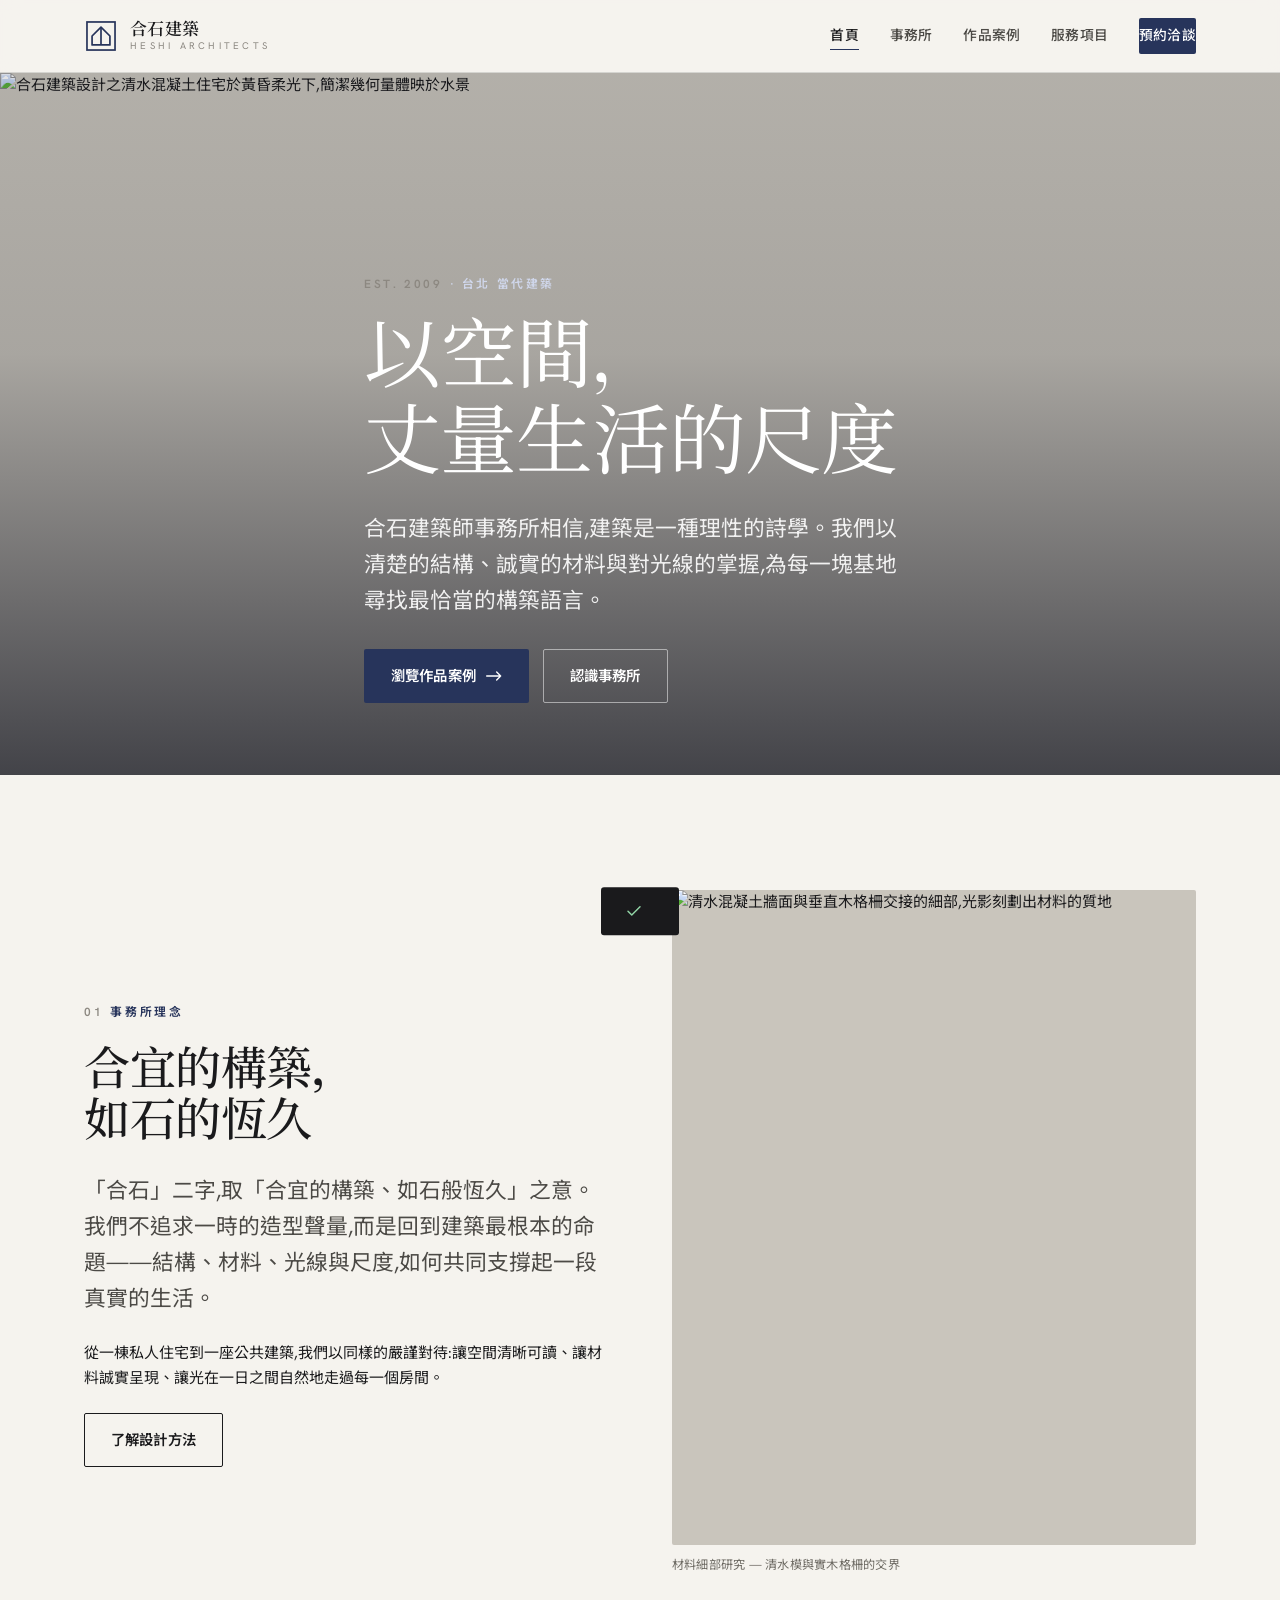
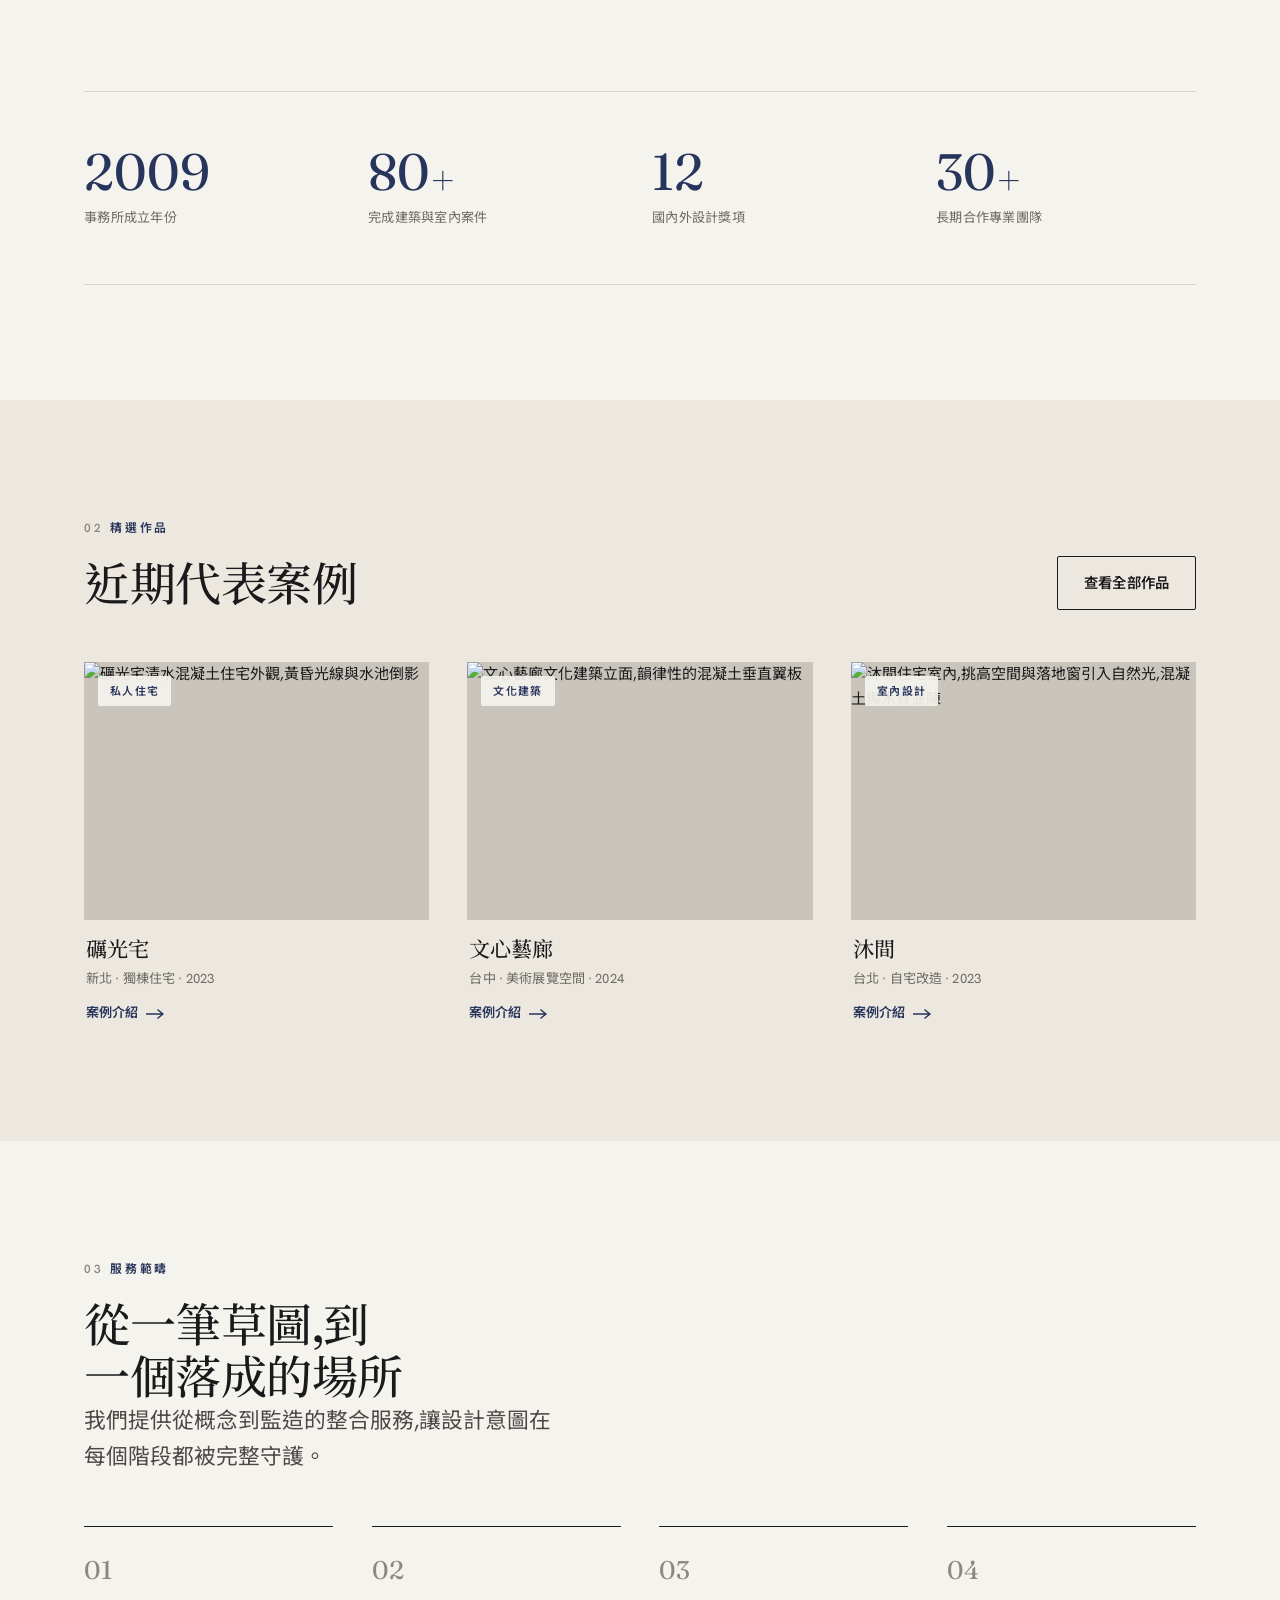
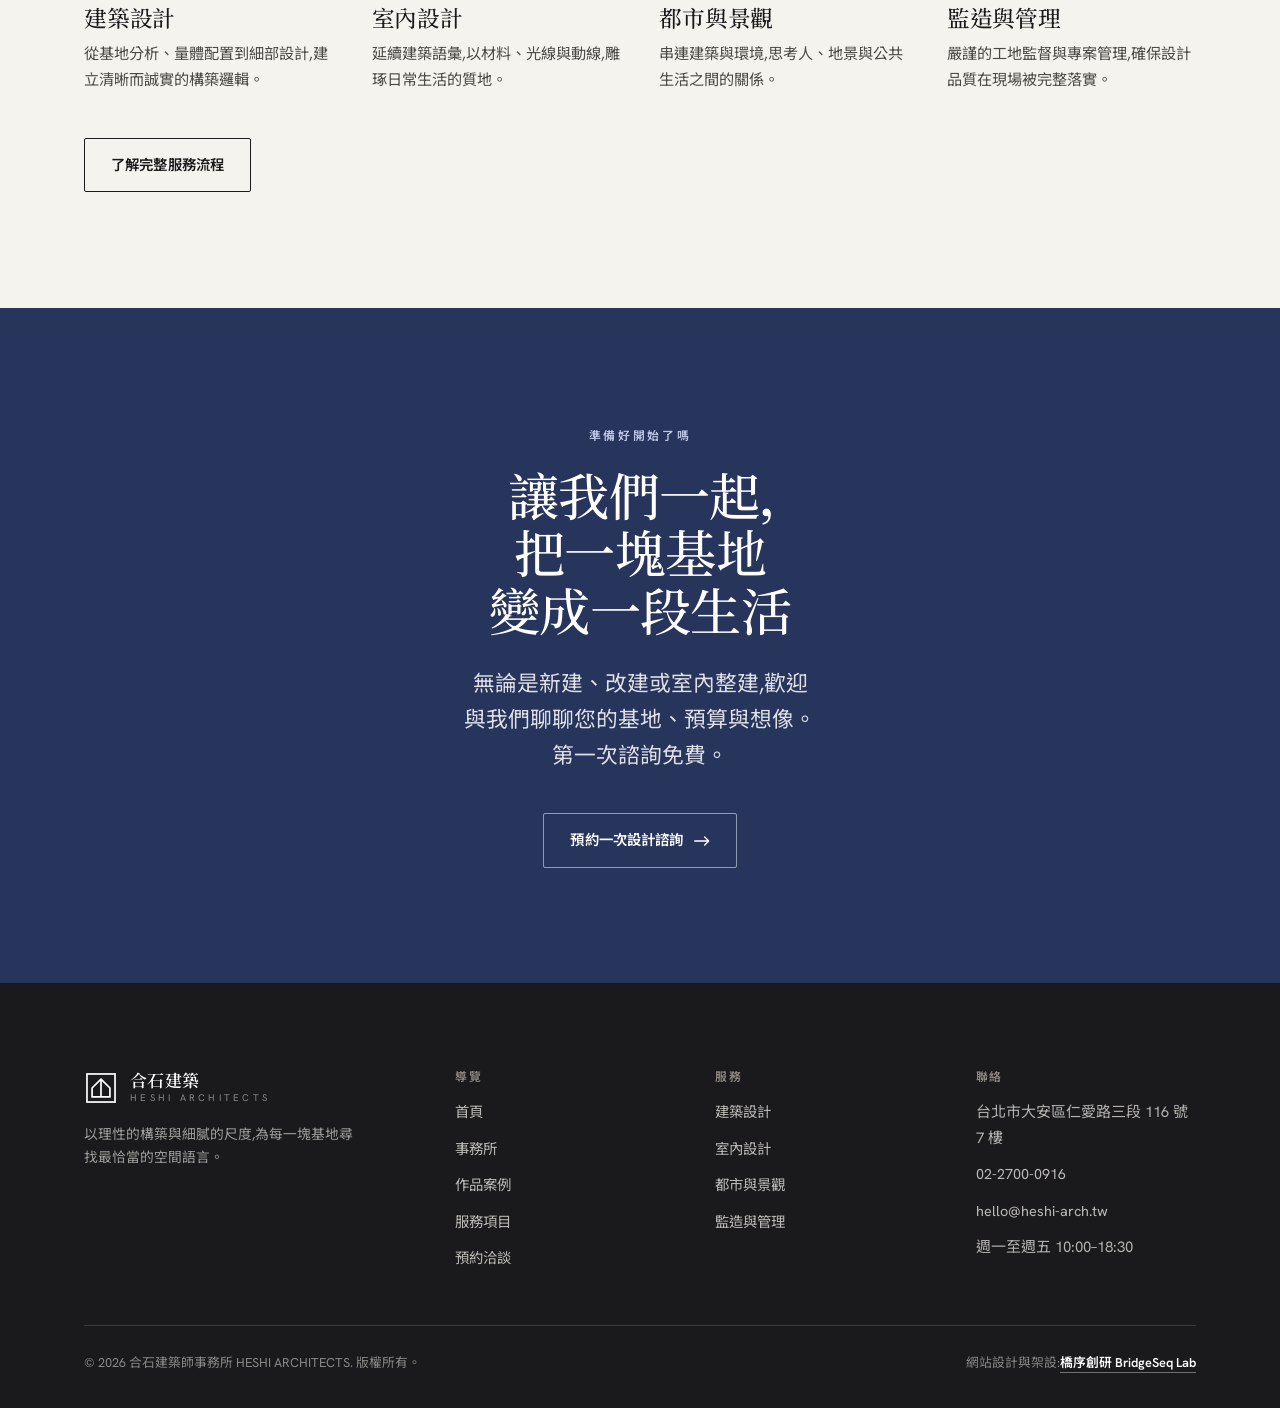
==== index.html @ 10c7c865 "feat: 合石建築師事務所 HESHI ARCHITECTS preview site (5 pages + 404, full SEO)" ====
<!DOCTYPE html>
<html lang="zh-Hant">
<head>
<meta charset="UTF-8">
<meta name="viewport" content="width=device-width, initial-scale=1">
<title>合石建築師事務所 HESHI ARCHITECTS｜台北當代建築與空間設計</title>
<meta name="description" content="合石建築師事務所是位於台北的當代建築設計團隊,專注於住宅、室內、文化與公共空間。以理性的構築、誠實的材料與對光線尺度的細膩掌握,打造恆久而宜居的建築。">
<meta name="keywords" content="建築師事務所,台北建築設計,當代建築,住宅設計,室內設計,清水模建築,合石建築,HESHI Architects,空間設計,監造">
<link rel="canonical" href="https://izzo24.github.io/heshi-architects/index.html">
<meta name="robots" content="index,follow">
<meta name="theme-color" content="#27345B">
<meta property="og:type" content="website">
<meta property="og:site_name" content="合石建築師事務所 HESHI ARCHITECTS">
<meta property="og:locale" content="zh_TW">
<meta property="og:title" content="合石建築師事務所 HESHI ARCHITECTS｜台北當代建築與空間設計">
<meta property="og:description" content="以理性的構築、誠實的材料與對光線尺度的細膩掌握,打造恆久而宜居的建築。台北當代建築設計團隊。">
<meta property="og:url" content="https://izzo24.github.io/heshi-architects/index.html">
<meta property="og:image" content="https://izzo24.github.io/heshi-architects/images/hero.webp">
<meta name="twitter:card" content="summary_large_image">
<meta name="twitter:title" content="合石建築師事務所 HESHI ARCHITECTS">
<meta name="twitter:description" content="台北當代建築與空間設計。以理性構築,回應每一塊基地與每一段生活。">
<meta name="twitter:image" content="https://izzo24.github.io/heshi-architects/images/hero.webp">
<link rel="icon" href="./assets/favicon.svg" type="image/svg+xml">
<link rel="preconnect" href="https://fonts.googleapis.com">
<link rel="preconnect" href="https://fonts.gstatic.com" crossorigin>
<link href="https://fonts.googleapis.com/css2?family=Fraunces:opsz,wght@9..144,400;9..144,500;9..144,600&family=Hanken+Grotesk:wght@400;500;600;700&family=Noto+Sans+TC:wght@400;500;700&family=Noto+Serif+TC:wght@500;600&display=swap" rel="stylesheet">
<link rel="stylesheet" href="./assets/styles.css?v=1">
<script type="application/ld+json">
{"@context":"https://schema.org","@graph":[
{"@type":"Organization","@id":"https://izzo24.github.io/heshi-architects/#org","name":"合石建築師事務所","alternateName":"HESHI ARCHITECTS","url":"https://izzo24.github.io/heshi-architects/","logo":"https://izzo24.github.io/heshi-architects/assets/favicon.svg","foundingDate":"2009","description":"位於台北的當代建築師事務所,專注於住宅、室內、文化與公共空間設計。","areaServed":"TW","slogan":"以空間,丈量生活的尺度"},
{"@type":"ProfessionalService","@id":"https://izzo24.github.io/heshi-architects/#service","name":"合石建築師事務所","image":"https://izzo24.github.io/heshi-architects/images/hero.webp","priceRange":"$$$","telephone":"+886-2-2700-0916","address":{"@type":"PostalAddress","streetAddress":"大安區仁愛路三段 116 號 7 樓","addressLocality":"台北市","addressRegion":"台灣","postalCode":"106","addressCountry":"TW"},"url":"https://izzo24.github.io/heshi-architects/"},
{"@type":"WebSite","@id":"https://izzo24.github.io/heshi-architects/#web","url":"https://izzo24.github.io/heshi-architects/","name":"合石建築師事務所 HESHI ARCHITECTS","inLanguage":"zh-Hant","publisher":{"@id":"https://izzo24.github.io/heshi-architects/#org"}},
{"@type":"WebPage","@id":"https://izzo24.github.io/heshi-architects/index.html","url":"https://izzo24.github.io/heshi-architects/index.html","name":"首頁","isPartOf":{"@id":"https://izzo24.github.io/heshi-architects/#web"}}
]}
</script>
</head>
<body>
<a class="skip" href="#main">跳至主要內容</a>

<header class="site-head">
  <div class="wrap nav">
    <a class="brand" href="./index.html" aria-label="合石建築師事務所 首頁">
      <svg class="logo" style="color:var(--indigo)" viewBox="0 0 40 40" fill="none" stroke="currentColor" aria-hidden="true"><rect x="3.5" y="3.5" width="33" height="33" stroke-width="2"/><path d="M20 9.5 30.5 20 30.5 30.5 9.5 30.5 9.5 20Z" stroke-width="2" stroke-linejoin="round"/><path d="M20 9.5V30.5" stroke-width="2"/></svg>
      <span class="wm"><b>合石建築</b><span>HESHI ARCHITECTS</span></span>
    </a>
    <nav aria-label="主選單">
      <ul class="nav-links">
        <li><a href="./index.html" aria-current="page">首頁</a></li>
        <li><a href="./about.html">事務所</a></li>
        <li><a href="./projects.html">作品案例</a></li>
        <li><a href="./services.html">服務項目</a></li>
        <li><a href="./contact.html" class="nav-cta desk">預約洽談</a></li>
      </ul>
    </nav>
    <button class="burger" aria-label="開啟選單" aria-expanded="false" aria-controls="drawer"><span></span></button>
  </div>
</header>

<nav class="drawer" id="drawer" aria-label="行動選單">
  <a href="./index.html">首頁 <span class="ix">01</span></a>
  <a href="./about.html">事務所 <span class="ix">02</span></a>
  <a href="./projects.html">作品案例 <span class="ix">03</span></a>
  <a href="./services.html">服務項目 <span class="ix">04</span></a>
  <a href="./contact.html">預約洽談 <span class="ix">05</span></a>
  <div class="draw-foot">合石建築師事務所 · 台北市大安區</div>
</nav>

<main id="main">

  <!-- HERO -->
  <section class="hero" aria-label="首頁主視覺">
    <div class="hero-media">
      <img src="./images/hero.webp" alt="合石建築設計之清水混凝土住宅於黃昏柔光下,簡潔幾何量體映於水景" width="1600" height="900" fetchpriority="high">
      <div class="wrap hero-inner">
        <span class="eyebrow"><span class="num">EST. 2009</span> · 台北 當代建築</span>
        <h1>以空間,<br>丈量生活的尺度</h1>
        <p class="lead">合石建築師事務所相信,建築是一種理性的詩學。我們以清楚的結構、誠實的材料與對光線的掌握,為每一塊基地尋找最恰當的構築語言。</p>
        <div class="hero-cta">
          <a class="btn btn-primary" href="./projects.html">瀏覽作品案例
            <svg viewBox="0 0 24 14" fill="none" stroke="currentColor" stroke-width="2"><path d="M1 7h21M16 1l6 6-6 6" stroke-linecap="round" stroke-linejoin="round"/></svg></a>
          <a class="btn btn-light" href="./about.html">認識事務所</a>
        </div>
      </div>
    </div>
  </section>

  <!-- INTRO -->
  <section class="section">
    <div class="wrap split">
      <div class="reveal">
        <span class="eyebrow"><span class="num">01</span> 事務所理念</span>
        <h2 style="font-size:clamp(1.9rem,3.6vw,2.9rem);margin:.4em 0 .6em;">合宜的構築,<br>如石的恆久</h2>
        <p class="lead">「合石」二字,取「合宜的構築、如石般恆久」之意。我們不追求一時的造型聲量,而是回到建築最根本的命題——結構、材料、光線與尺度,如何共同支撐起一段真實的生活。</p>
        <p>從一棟私人住宅到一座公共建築,我們以同樣的嚴謹對待:讓空間清晰可讀、讓材料誠實呈現、讓光在一日之間自然地走過每一個房間。</p>
        <p style="margin-top:1.4em;"><a class="btn btn-ghost" href="./about.html">了解設計方法</a></p>
      </div>
      <div class="reveal">
        <figure class="figure tall" style="margin:0">
          <img src="./images/detail.webp" alt="清水混凝土牆面與垂直木格柵交接的細部,光影刻劃出材料的質地" width="900" height="1125" loading="lazy">
        </figure>
        <p class="cap">材料細部研究 — 清水模與實木格柵的交界</p>
      </div>
    </div>
  </section>

  <!-- STATS -->
  <section class="section" style="padding-top:0">
    <div class="wrap">
      <div class="stats reveal">
        <div class="stat"><div class="n">2009</div><div class="l">事務所成立年份</div></div>
        <div class="stat"><div class="n">80<span style="font-size:.5em">＋</span></div><div class="l">完成建築與室內案件</div></div>
        <div class="stat"><div class="n">12</div><div class="l">國內外設計獎項</div></div>
        <div class="stat"><div class="n">30<span style="font-size:.5em">＋</span></div><div class="l">長期合作專業團隊</div></div>
      </div>
    </div>
  </section>

  <!-- FEATURED PROJECTS -->
  <section class="section panel">
    <div class="wrap">
      <div style="display:flex;justify-content:space-between;align-items:flex-end;gap:24px;flex-wrap:wrap;margin-bottom:clamp(30px,4vw,52px)" class="reveal">
        <div>
          <span class="eyebrow"><span class="num">02</span> 精選作品</span>
          <h2 style="font-size:clamp(1.9rem,3.6vw,2.9rem);margin-top:.4em;">近期代表案例</h2>
        </div>
        <a class="btn btn-ghost" href="./projects.html">查看全部作品</a>
      </div>
      <div class="grid g-3">
        <a class="proj reveal" href="./projects.html">
          <div class="ph"><img src="./images/hero.webp" alt="礪光宅清水混凝土住宅外觀,黃昏光線與水池倒影" width="800" height="600" loading="lazy"><span class="cat">私人住宅</span></div>
          <div class="pm"><h3>礪光宅</h3><div class="meta">新北 · 獨棟住宅 · 2023</div>
            <span class="arrow">案例介紹 <svg viewBox="0 0 18 10" fill="none" stroke="currentColor" stroke-width="1.6"><path d="M0 5h16M12 1l5 4-5 4" stroke-linecap="round" stroke-linejoin="round"/></svg></span></div>
        </a>
        <a class="proj reveal" href="./projects.html">
          <div class="ph"><img src="./images/project.webp" alt="文心藝廊文化建築立面,韻律性的混凝土垂直翼板" width="800" height="600" loading="lazy"><span class="cat">文化建築</span></div>
          <div class="pm"><h3>文心藝廊</h3><div class="meta">台中 · 美術展覽空間 · 2024</div>
            <span class="arrow">案例介紹 <svg viewBox="0 0 18 10" fill="none" stroke="currentColor" stroke-width="1.6"><path d="M0 5h16M12 1l5 4-5 4" stroke-linecap="round" stroke-linejoin="round"/></svg></span></div>
        </a>
        <a class="proj reveal" href="./projects.html">
          <div class="ph"><img src="./images/interior.webp" alt="沐間住宅室內,挑高空間與落地窗引入自然光,混凝土與木質並陳" width="800" height="600" loading="lazy"><span class="cat">室內設計</span></div>
          <div class="pm"><h3>沐間</h3><div class="meta">台北 · 自宅改造 · 2023</div>
            <span class="arrow">案例介紹 <svg viewBox="0 0 18 10" fill="none" stroke="currentColor" stroke-width="1.6"><path d="M0 5h16M12 1l5 4-5 4" stroke-linecap="round" stroke-linejoin="round"/></svg></span></div>
        </a>
      </div>
    </div>
  </section>

  <!-- SERVICES PREVIEW -->
  <section class="section">
    <div class="wrap">
      <div class="reveal" style="max-width:60ch;margin-bottom:clamp(34px,4vw,56px)">
        <span class="eyebrow"><span class="num">03</span> 服務範疇</span>
        <h2 style="font-size:clamp(1.9rem,3.6vw,2.9rem);margin-top:.4em;">從一筆草圖,到一個落成的場所</h2>
        <p class="lead">我們提供從概念到監造的整合服務,讓設計意圖在每個階段都被完整守護。</p>
      </div>
      <div class="grid g-4">
        <div class="feat reveal"><span class="fn">01</span><h3>建築設計</h3><p>從基地分析、量體配置到細部設計,建立清晰而誠實的構築邏輯。</p></div>
        <div class="feat reveal"><span class="fn">02</span><h3>室內設計</h3><p>延續建築語彙,以材料、光線與動線,雕琢日常生活的質地。</p></div>
        <div class="feat reveal"><span class="fn">03</span><h3>都市與景觀</h3><p>串連建築與環境,思考人、地景與公共生活之間的關係。</p></div>
        <div class="feat reveal"><span class="fn">04</span><h3>監造與管理</h3><p>嚴謹的工地監督與專案管理,確保設計品質在現場被完整落實。</p></div>
      </div>
      <p style="margin-top:clamp(28px,3.5vw,44px)" class="reveal"><a class="btn btn-ghost" href="./services.html">了解完整服務流程</a></p>
    </div>
  </section>

  <!-- CTA -->
  <section class="section panel-indigo">
    <div class="wrap center" style="max-width:60ch;margin-inline:auto">
      <span class="eyebrow" style="color:#bcc6e4">準備好開始了嗎</span>
      <h2 style="font-size:clamp(2rem,4vw,3.2rem);margin:.4em 0 .5em;">讓我們一起,把一塊基地<br>變成一段生活</h2>
      <p class="lead" style="color:rgba(255,255,255,.85);margin-bottom:1.8em">無論是新建、改建或室內整建,歡迎與我們聊聊您的基地、預算與想像。第一次諮詢免費。</p>
      <a class="btn btn-light" href="./contact.html">預約一次設計諮詢
        <svg viewBox="0 0 24 14" fill="none" stroke="currentColor" stroke-width="2"><path d="M1 7h21M16 1l6 6-6 6" stroke-linecap="round" stroke-linejoin="round"/></svg></a>
    </div>
  </section>

</main>

<footer class="site-foot">
  <div class="wrap">
    <div class="foot-top">
      <div class="foot-brand">
        <a class="brand" href="./index.html" aria-label="合石建築師事務所 首頁">
          <svg class="logo" style="color:#fff" viewBox="0 0 40 40" fill="none" stroke="currentColor" aria-hidden="true"><rect x="3.5" y="3.5" width="33" height="33" stroke-width="2"/><path d="M20 9.5 30.5 20 30.5 30.5 9.5 30.5 9.5 20Z" stroke-width="2" stroke-linejoin="round"/><path d="M20 9.5V30.5" stroke-width="2"/></svg>
          <span class="wm"><b>合石建築</b><span>HESHI ARCHITECTS</span></span>
        </a>
        <p>以理性的構築與細膩的尺度,為每一塊基地尋找最恰當的空間語言。</p>
      </div>
      <div class="foot-col"><h4>導覽</h4><ul>
        <li><a href="./index.html">首頁</a></li>
        <li><a href="./about.html">事務所</a></li>
        <li><a href="./projects.html">作品案例</a></li>
        <li><a href="./services.html">服務項目</a></li>
        <li><a href="./contact.html">預約洽談</a></li>
      </ul></div>
      <div class="foot-col"><h4>服務</h4><ul>
        <li><a href="./services.html">建築設計</a></li>
        <li><a href="./services.html">室內設計</a></li>
        <li><a href="./services.html">都市與景觀</a></li>
        <li><a href="./services.html">監造與管理</a></li>
      </ul></div>
      <div class="foot-col"><h4>聯絡</h4><ul>
        <li>台北市大安區仁愛路三段 116 號 7 樓</li>
        <li><a href="tel:+886227000916">02-2700-0916</a></li>
        <li><a href="mailto:hello@heshi-arch.tw">hello@heshi-arch.tw</a></li>
        <li>週一至週五 10:00–18:30</li>
      </ul></div>
    </div>
    <div class="foot-bottom">
      <span>© <span id="yr">2026</span> 合石建築師事務所 HESHI ARCHITECTS. 版權所有。</span>
      <span class="credit">網站設計與架設:<a class="credit-link" href="https://bridgeseqlab.com" target="_blank" rel="noopener"><b>橋序創研 BridgeSeq Lab</b></a></span>
    </div>
  </div>
</footer>

<button class="to-top" aria-label="回到頂端"><svg viewBox="0 0 24 24" fill="none" stroke="currentColor" stroke-width="2"><path d="M12 19V5M5 12l7-7 7 7" stroke-linecap="round" stroke-linejoin="round"/></svg></button>
<div class="toast" id="toast" role="status" aria-live="polite"><svg viewBox="0 0 24 24" fill="none" stroke="currentColor" stroke-width="2"><path d="M20 6 9 17l-5-5" stroke-linecap="round" stroke-linejoin="round"/></svg><span class="tmsg"></span></div>

<script src="./assets/app.js?v=1"></script>
</body>
</html>
---- assets/styles.css ----
/* ===========================================================
   合石建築師事務所 HESHI ARCHITECTS
   當代建築理性主義 / 暖紙 × 混凝土 × 墨 × 藍圖靛
   =========================================================== */

:root{
  --paper:#F5F3EE;
  --paper-2:#ECE8E0;
  --paper-3:#E2DDD2;
  --concrete:#C9C5BC;
  --concrete-2:#8C8881;
  --ink:#1A1A1C;
  --ink-2:#4C4A46;
  --ink-3:#6E6B64;
  --indigo:#27345B;
  --indigo-2:#3C4F86;
  --indigo-tint:#E7EAF2;
  --clay:#A8553B;
  --line:rgba(26,26,28,.14);
  --line-2:rgba(26,26,28,.08);
  --shadow:0 18px 50px -28px rgba(26,26,28,.45);

  --serif:"Fraunces","Noto Serif TC",Georgia,serif;
  --sans:"Hanken Grotesk","Noto Sans TC","Helvetica Neue",Arial,sans-serif;

  --wrap:1240px;
  --gut:clamp(20px,5vw,64px);
}

*,*::before,*::after{box-sizing:border-box}
html{scroll-behavior:smooth;-webkit-text-size-adjust:100%}
body{
  margin:0;background:var(--paper);color:var(--ink);
  font-family:var(--sans);font-size:clamp(15px,1.05vw,17px);
  line-height:1.7;font-weight:400;
  -webkit-font-smoothing:antialiased;text-rendering:optimizeLegibility;
  overflow-x:hidden;
}
img{max-width:100%;height:auto;display:block}
a{color:inherit;text-decoration:none}
h1,h2,h3,h4{font-family:var(--serif);font-weight:500;line-height:1.12;
  text-wrap:balance;margin:0;letter-spacing:-.01em}
p{text-wrap:pretty;margin:0 0 1.1em}
p:last-child{margin-bottom:0}

/* ---------- layout helpers ---------- */
.wrap{max-width:var(--wrap);margin:0 auto;padding:0 var(--gut)}
.section{padding:clamp(64px,9vw,128px) 0}
.eyebrow{font-family:var(--sans);font-size:.74rem;font-weight:600;
  letter-spacing:.22em;text-transform:uppercase;color:var(--indigo);
  display:inline-flex;align-items:center;gap:.6em}
.eyebrow .num{font-variant-numeric:tabular-nums;color:var(--concrete-2)}
.lead{font-size:clamp(1.12rem,1.7vw,1.4rem);line-height:1.65;color:var(--ink-2);
  font-weight:400;text-wrap:pretty}
.muted{color:var(--ink-3)}
.serif{font-family:var(--serif)}
.nowrap{white-space:nowrap}
.center{text-align:center}

/* ---------- skip link ---------- */
.skip{position:absolute;left:-999px;top:0;background:var(--indigo);color:#fff;
  padding:10px 16px;z-index:200;border-radius:0 0 6px 0}
.skip:focus{left:0}

/* ---------- header / nav ---------- */
.site-head{position:sticky;top:0;z-index:90;background:rgba(245,243,238,.86);
  backdrop-filter:blur(10px);border-bottom:1px solid var(--line)}
.nav{display:flex;align-items:center;justify-content:space-between;
  height:72px;gap:24px}
.brand{display:flex;align-items:center;gap:12px}
.brand svg{width:34px;height:34px;display:block;flex:none}
.brand .wm{display:flex;flex-direction:column;line-height:1}
.brand .wm b{font-family:var(--serif);font-weight:600;font-size:1.06rem;
  letter-spacing:.02em}
.brand .wm span{font-size:.6rem;letter-spacing:.34em;text-transform:uppercase;
  color:var(--concrete-2);margin-top:3px}
.nav-links{display:flex;align-items:center;gap:clamp(18px,2.4vw,40px);list-style:none;margin:0;padding:0}
.nav-links a{font-size:.86rem;font-weight:500;letter-spacing:.02em;color:var(--ink-2);
  position:relative;padding:6px 0;transition:color .2s}
.nav-links a::after{content:"";position:absolute;left:0;bottom:0;height:1.5px;width:0;
  background:var(--indigo);transition:width .28s ease}
.nav-links a:hover,.nav-links a[aria-current="page"]{color:var(--ink)}
.nav-links a:hover::after,.nav-links a[aria-current="page"]::after{width:100%}
.nav-cta{display:inline-flex;align-items:center;gap:8px;background:var(--indigo);
  color:#fff !important;padding:10px 18px;font-size:.82rem;font-weight:600;
  border-radius:2px;transition:background .2s,transform .2s}
.nav-cta:hover{background:var(--indigo-2)}
.nav-cta::after{display:none}

/* hamburger */
.burger{display:none;width:46px;height:46px;border:1px solid var(--line);
  background:transparent;border-radius:2px;cursor:pointer;padding:0;
  align-items:center;justify-content:center}
.burger span{display:block;width:20px;height:1.6px;background:var(--ink);position:relative;
  transition:transform .3s,opacity .2s}
.burger span::before,.burger span::after{content:"";position:absolute;left:0;width:20px;
  height:1.6px;background:var(--ink);transition:transform .3s}
.burger span::before{top:-6px}.burger span::after{top:6px}
.burger[aria-expanded="true"] span{background:transparent}
.burger[aria-expanded="true"] span::before{transform:translateY(6px) rotate(45deg)}
.burger[aria-expanded="true"] span::after{transform:translateY(-6px) rotate(-45deg)}

/* mobile drawer */
.drawer{position:fixed;inset:0;z-index:80;background:var(--paper);
  transform:translateX(100%);transition:transform .36s cubic-bezier(.4,0,.2,1);
  display:flex;flex-direction:column;padding:96px var(--gut) 40px;visibility:hidden}
.drawer.open{transform:translateX(0);visibility:visible}
.drawer a{font-family:var(--serif);font-size:1.7rem;padding:14px 0;
  border-bottom:1px solid var(--line);color:var(--ink);display:flex;
  justify-content:space-between;align-items:center}
.drawer a .ix{font-family:var(--sans);font-size:.7rem;color:var(--concrete-2);
  letter-spacing:.1em}
.drawer .draw-foot{margin-top:auto;font-size:.82rem;color:var(--ink-3)}

/* ---------- buttons ---------- */
.btn{display:inline-flex;align-items:center;gap:10px;font-weight:600;font-size:.9rem;
  padding:14px 26px;border-radius:2px;cursor:pointer;border:1px solid transparent;
  transition:background .2s,color .2s,transform .2s,border-color .2s;letter-spacing:.01em}
.btn svg{width:16px;height:16px}
.btn-primary{background:var(--indigo);color:#fff}
.btn-primary:hover{background:var(--indigo-2);transform:translateY(-2px)}
.btn-ghost{background:transparent;color:var(--ink);border-color:var(--ink)}
.btn-ghost:hover{background:var(--ink);color:var(--paper)}
.btn-light{background:transparent;color:#fff;border-color:rgba(255,255,255,.5)}
.btn-light:hover{background:#fff;color:var(--ink);border-color:#fff}

/* ---------- hero ---------- */
.hero{position:relative}
.hero-media{position:relative;min-height:clamp(460px,78vh,760px);
  display:flex;align-items:flex-end;overflow:hidden;background:var(--concrete)}
.hero-media img{position:absolute;inset:0;width:100%;height:100%;object-fit:cover}
.hero-media::after{content:"";position:absolute;inset:0;
  background:linear-gradient(180deg,rgba(20,22,34,.12) 0%,rgba(20,22,34,.18) 40%,rgba(15,17,28,.72) 100%)}
.hero-inner{position:relative;z-index:2;color:#fff;padding:0 0 clamp(40px,6vw,72px)}
.hero-inner .eyebrow{color:#cfd6ea}
.hero h1{color:#fff;font-size:clamp(2.5rem,6vw,5rem);font-weight:400;
  margin:.2em 0 .35em;max-width:16ch}
.hero-inner .lead{color:rgba(255,255,255,.9);max-width:46ch}
.hero-cta{display:flex;gap:14px;flex-wrap:wrap;margin-top:30px}

/* page hero (compact, no image) */
.page-hero{padding:clamp(72px,10vw,140px) 0 clamp(36px,5vw,64px);
  border-bottom:1px solid var(--line);position:relative}
.page-hero::before{content:"";position:absolute;inset:0;
  background-image:linear-gradient(var(--line-2) 1px,transparent 1px),
    linear-gradient(90deg,var(--line-2) 1px,transparent 1px);
  background-size:46px 46px;-webkit-mask:linear-gradient(180deg,#000,transparent);
  mask:linear-gradient(180deg,#000,transparent);opacity:.6}
.page-hero .wrap{position:relative}
.page-hero h1{font-size:clamp(2.3rem,5.2vw,4.2rem);font-weight:400;margin:.18em 0 .3em}
.page-hero .lead{max-width:52ch}
.crumbs{font-size:.78rem;color:var(--ink-3);letter-spacing:.02em;margin-bottom:8px}
.crumbs a:hover{color:var(--indigo)}
.crumbs span{color:var(--concrete-2);margin:0 .5em}

/* ---------- generic grid ---------- */
.grid{display:grid;gap:clamp(20px,3vw,40px)}
.g-2{grid-template-columns:repeat(2,1fr)}
.g-3{grid-template-columns:repeat(3,1fr)}
.g-4{grid-template-columns:repeat(4,1fr)}
.split{display:grid;grid-template-columns:1fr 1fr;gap:clamp(28px,5vw,72px);align-items:center}

/* ---------- project cards ---------- */
.proj{display:block}
.proj .ph{position:relative;overflow:hidden;background:var(--concrete);aspect-ratio:4/3}
.proj .ph img{width:100%;height:100%;object-fit:cover;transition:transform .6s cubic-bezier(.2,.7,.2,1)}
.proj:hover .ph img{transform:scale(1.05)}
.proj .cat{position:absolute;left:14px;top:14px;background:rgba(245,243,238,.92);
  color:var(--indigo);font-size:.68rem;font-weight:600;letter-spacing:.12em;
  text-transform:uppercase;padding:6px 12px;border-radius:2px}
.proj .pm{padding:18px 2px 0}
.proj .pm h3{font-size:1.32rem;font-weight:500}
.proj .pm .meta{font-size:.82rem;color:var(--ink-3);margin-top:6px;letter-spacing:.01em}
.proj .pm .arrow{margin-top:12px;display:inline-flex;align-items:center;gap:8px;
  font-family:var(--sans);font-size:.82rem;font-weight:600;color:var(--indigo)}
.proj .pm .arrow svg{width:18px;height:10px;transition:transform .3s}
.proj:hover .pm .arrow svg{transform:translateX(5px)}

/* ---------- service / feature blocks ---------- */
.feat{border-top:1px solid var(--ink);padding-top:22px}
.feat .fn{font-family:var(--serif);font-size:1.6rem;color:var(--concrete-2);display:block;margin-bottom:14px}
.feat h3{font-size:1.42rem;font-weight:500;margin-bottom:10px}
.feat p{font-size:.95rem;color:var(--ink-2)}
.feat ul{margin:14px 0 0;padding:0;list-style:none}
.feat ul li{font-size:.86rem;color:var(--ink-3);padding:6px 0;border-bottom:1px dotted var(--line);
  display:flex;gap:10px}
.feat ul li svg{width:14px;height:14px;flex:none;margin-top:5px;color:var(--indigo)}

/* ---------- stats ---------- */
.stats{display:grid;grid-template-columns:repeat(4,1fr);gap:24px;
  border-top:1px solid var(--line);border-bottom:1px solid var(--line);padding:clamp(34px,5vw,54px) 0}
.stat .n{font-family:var(--serif);font-size:clamp(2.4rem,4vw,3.4rem);line-height:1;
  color:var(--indigo);font-weight:400}
.stat .l{font-size:.82rem;color:var(--ink-3);margin-top:10px;letter-spacing:.02em}

/* ---------- panels ---------- */
.panel{background:var(--paper-2)}
.panel-ink{background:var(--ink);color:var(--paper)}
.panel-ink h2,.panel-ink h3{color:var(--paper)}
.panel-ink .lead,.panel-ink p{color:rgba(245,243,238,.78)}
.panel-ink .eyebrow{color:#aeb8d8}
.panel-indigo{background:var(--indigo);color:#fff}
.panel-indigo h2,.panel-indigo .lead{color:#fff}
.panel-indigo .eyebrow{color:#bcc6e4}

/* figure */
.figure{position:relative;overflow:hidden;background:var(--concrete);border-radius:2px}
.figure img{width:100%;height:100%;object-fit:cover}
.figure.tall{aspect-ratio:4/5}
.figure.wide{aspect-ratio:16/10}
.cap{font-size:.76rem;color:var(--ink-3);margin-top:10px;letter-spacing:.02em}

/* ---------- timeline ---------- */
.tl{list-style:none;margin:0;padding:0;border-left:1px solid var(--line)}
.tl li{position:relative;padding:0 0 30px 30px}
.tl li::before{content:"";position:absolute;left:-5px;top:7px;width:9px;height:9px;
  background:var(--indigo);border-radius:50%}
.tl .yr{font-family:var(--serif);font-size:1.1rem;color:var(--indigo)}
.tl h4{font-family:var(--sans);font-weight:600;font-size:.98rem;margin:4px 0 4px}
.tl p{font-size:.88rem;color:var(--ink-3)}

/* team */
.member .pf{aspect-ratio:1;background:var(--concrete);border-radius:2px;overflow:hidden;
  display:flex;align-items:flex-end;position:relative}
.member .pf .mono{position:absolute;inset:0;display:flex;align-items:center;justify-content:center;
  font-family:var(--serif);font-size:3.4rem;color:rgba(255,255,255,.85)}
.member h4{font-size:1.16rem;font-weight:500;margin-top:16px}
.member .role{font-size:.8rem;color:var(--indigo);letter-spacing:.06em;text-transform:uppercase;margin-top:4px}
.member p{font-size:.86rem;color:var(--ink-3);margin-top:10px}

/* ---------- accordion ---------- */
.acc{border-top:1px solid var(--line)}
.acc details{border-bottom:1px solid var(--line)}
.acc summary{list-style:none;cursor:pointer;padding:22px 0;display:flex;
  justify-content:space-between;align-items:center;gap:20px;font-family:var(--serif);
  font-size:1.16rem;font-weight:500}
.acc summary::-webkit-details-marker{display:none}
.acc summary .ic{flex:none;width:24px;height:24px;position:relative}
.acc summary .ic::before,.acc summary .ic::after{content:"";position:absolute;
  background:var(--indigo);transition:transform .3s}
.acc summary .ic::before{top:11px;left:3px;width:18px;height:1.6px}
.acc summary .ic::after{top:3px;left:11px;width:1.6px;height:18px}
.acc details[open] summary .ic::after{transform:scaleY(0)}
.acc .body{padding:0 0 24px;color:var(--ink-2);font-size:.95rem;max-width:70ch}

/* ---------- filters ---------- */
.filters{display:flex;flex-wrap:wrap;gap:10px;margin-bottom:clamp(28px,4vw,48px)}
.filters button{font-family:var(--sans);font-size:.82rem;font-weight:600;letter-spacing:.02em;
  padding:9px 18px;border:1px solid var(--line);background:transparent;color:var(--ink-2);
  border-radius:40px;cursor:pointer;transition:all .2s}
.filters button:hover{border-color:var(--ink)}
.filters button[aria-pressed="true"]{background:var(--indigo);border-color:var(--indigo);color:#fff}

/* ---------- forms ---------- */
.form{display:grid;gap:18px}
.field{display:flex;flex-direction:column;gap:7px}
.field label{font-size:.8rem;font-weight:600;letter-spacing:.04em;color:var(--ink-2)}
.field input,.field textarea,.field select{font-family:var(--sans);font-size:.95rem;
  padding:13px 15px;border:1px solid var(--line);background:var(--paper);color:var(--ink);
  border-radius:2px;transition:border-color .2s}
.field input:focus,.field textarea:focus,.field select:focus{outline:none;border-color:var(--indigo)}
.field textarea{resize:vertical;min-height:130px}
.form .row{display:grid;grid-template-columns:1fr 1fr;gap:18px}

/* toast */
.toast{position:fixed;left:50%;bottom:32px;transform:translate(-50%,140%);
  background:var(--ink);color:var(--paper);padding:15px 24px;border-radius:3px;
  font-size:.9rem;z-index:200;box-shadow:var(--shadow);transition:transform .4s cubic-bezier(.2,.8,.2,1);
  display:flex;align-items:center;gap:12px;max-width:90vw}
.toast.show{transform:translate(-50%,0)}
.toast svg{width:18px;height:18px;color:#8fd1a3;flex:none}

/* info list */
.info-list{list-style:none;margin:0;padding:0}
.info-list li{padding:18px 0;border-bottom:1px solid var(--line);display:flex;gap:18px;align-items:flex-start}
.info-list li svg{width:20px;height:20px;flex:none;color:var(--indigo);margin-top:2px}
.info-list .k{font-size:.74rem;letter-spacing:.14em;text-transform:uppercase;color:var(--concrete-2);margin-bottom:4px}
.info-list .v{font-size:.98rem;color:var(--ink)}

/* schematic map (decorative inline svg) */
.mapwrap{border:1px solid var(--line);background:var(--paper-2);border-radius:2px;overflow:hidden}
.mapwrap svg{width:100%;height:auto;display:block}

/* ---------- footer ---------- */
.site-foot{background:var(--ink);color:rgba(245,243,238,.7);padding:clamp(56px,7vw,88px) 0 34px}
.foot-top{display:grid;grid-template-columns:1.5fr 1fr 1fr 1fr;gap:40px;
  padding-bottom:42px;border-bottom:1px solid rgba(245,243,238,.14)}
.foot-brand .brand .wm b{color:#fff}
.foot-brand p{font-size:.86rem;margin-top:18px;max-width:34ch;color:rgba(245,243,238,.6)}
.foot-col h4{font-family:var(--sans);font-size:.74rem;letter-spacing:.16em;text-transform:uppercase;
  color:var(--concrete-2);font-weight:600;margin-bottom:16px}
.foot-col ul{list-style:none;margin:0;padding:0}
.foot-col li{margin-bottom:11px}
.foot-col a{font-size:.9rem;color:rgba(245,243,238,.74);transition:color .2s}
.foot-col a:hover{color:#fff}
.foot-bottom{display:flex;justify-content:space-between;align-items:center;gap:18px;
  flex-wrap:wrap;padding-top:26px;font-size:.8rem;color:rgba(245,243,238,.5)}
.foot-bottom a.credit-link{color:rgba(245,243,238,.86);border-bottom:1px solid rgba(245,243,238,.4);
  padding-bottom:1px;transition:color .2s,border-color .2s}
.foot-bottom a.credit-link:hover{color:#fff;border-color:#fff}
.credit b{color:#fff;font-weight:600}

/* ---------- back to top ---------- */
.to-top{position:fixed;right:24px;bottom:24px;z-index:70;width:50px;height:50px;
  background:var(--indigo);color:#fff;border:none;border-radius:2px;cursor:pointer;
  display:flex;align-items:center;justify-content:center;opacity:0;visibility:hidden;
  transform:translateY(16px);transition:opacity .3s,transform .3s,background .2s;
  box-shadow:var(--shadow)}
.to-top.show{opacity:1;visibility:visible;transform:translateY(0)}
.to-top:hover{background:var(--indigo-2)}
.to-top svg{width:18px;height:18px}

/* reveal */
.reveal{opacity:0;transform:translateY(22px);transition:opacity .7s ease,transform .7s ease}
.reveal.in{opacity:1;transform:none}

/* 404 */
.nf{min-height:64vh;display:flex;align-items:center}
.nf .big{font-family:var(--serif);font-size:clamp(5rem,18vw,12rem);line-height:.9;
  color:var(--indigo);font-weight:400}

/* ---------- responsive ---------- */
@media(max-width:1024px){
  .foot-top{grid-template-columns:1fr 1fr}
  .foot-brand{grid-column:1/-1}
}
@media(max-width:860px){
  .nav-links,.nav-cta.desk{display:none}
  .burger{display:inline-flex}
  .g-3,.g-4{grid-template-columns:repeat(2,1fr)}
  .split{grid-template-columns:1fr}
  .stats{grid-template-columns:1fr 1fr;gap:30px 20px}
  .form .row{grid-template-columns:1fr}
}
@media(max-width:560px){
  .g-2,.g-3,.g-4{grid-template-columns:1fr}
  .stats{grid-template-columns:1fr 1fr}
  .hero-cta{flex-direction:column;align-items:stretch}
  .hero-cta .btn{justify-content:center}
  .foot-top{grid-template-columns:1fr}
  .nav{height:64px}
}
@media (prefers-reduced-motion:reduce){
  *{animation:none !important;transition:none !important;scroll-behavior:auto !important}
  .reveal{opacity:1;transform:none}
}
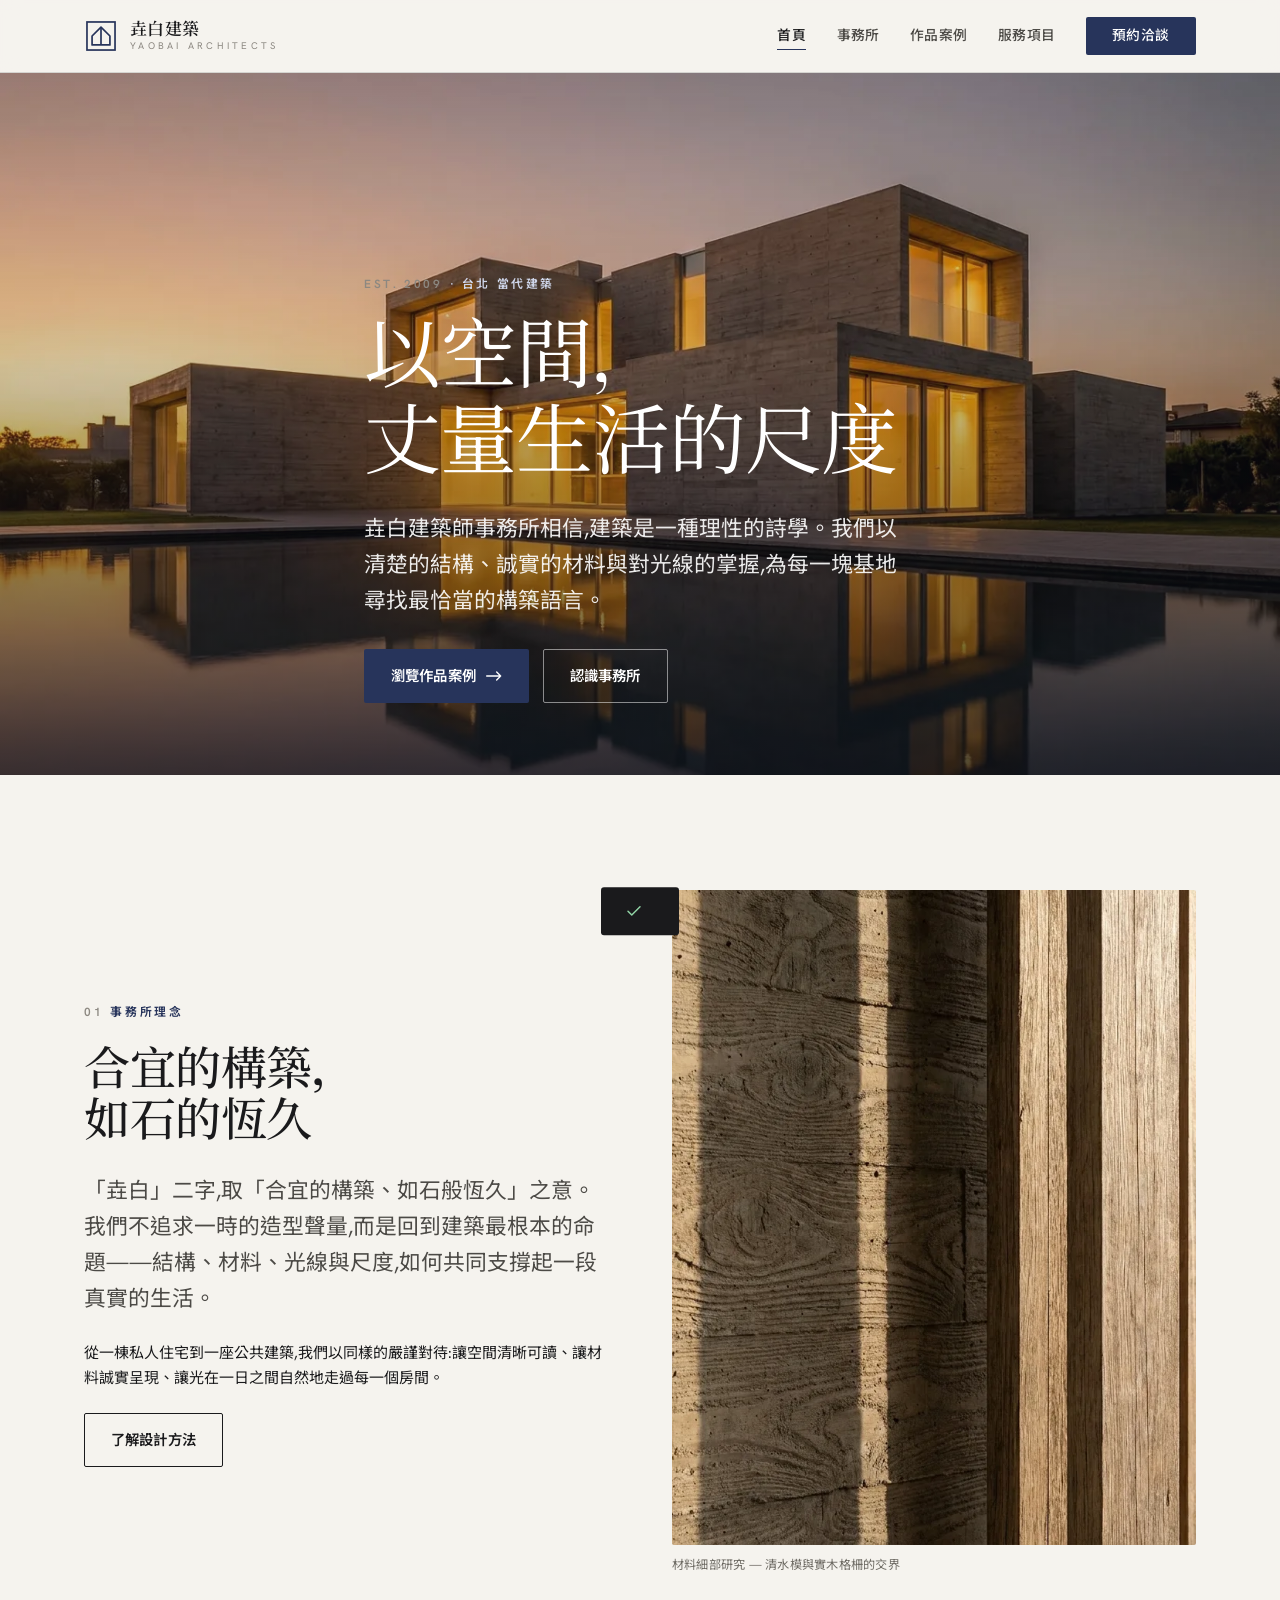
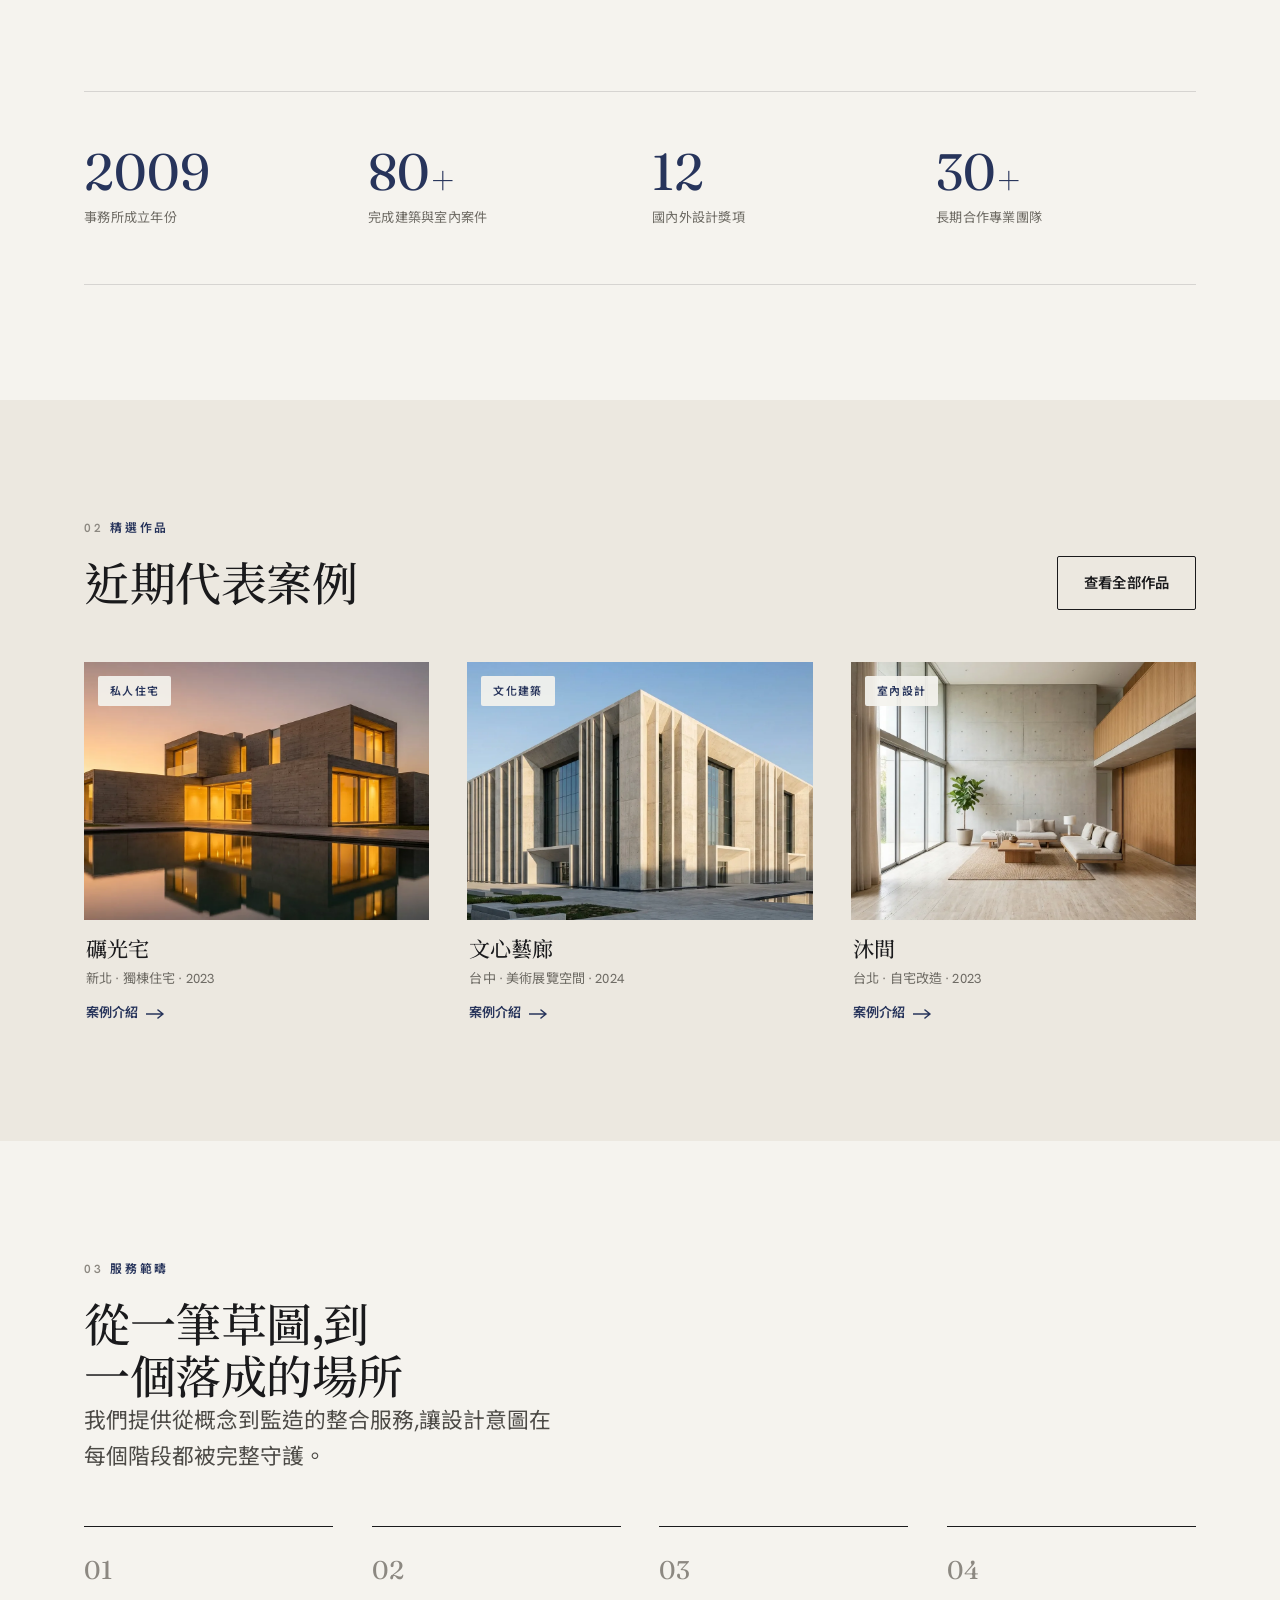
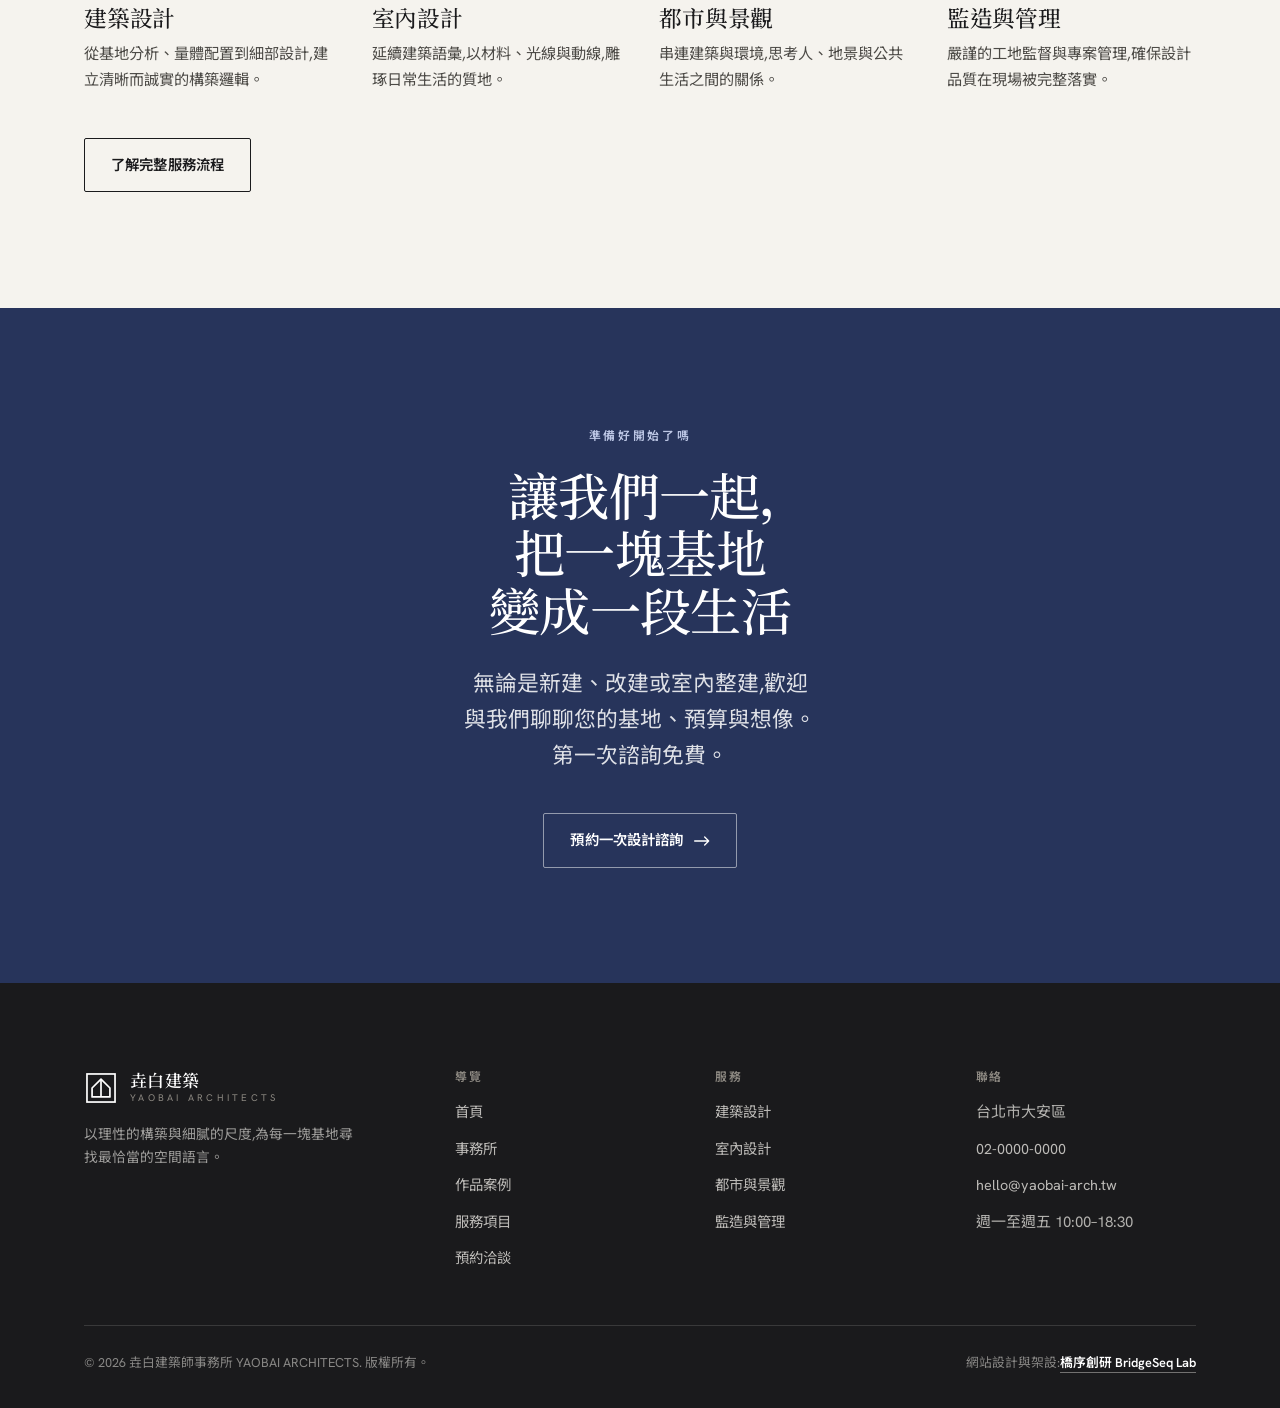
==== commit f8484cc4: "fix: 更名為垚白建築師事務所,移除真實地址與電話 Co-Authored-By: Claude Opus 5 <noreply@anthropic.com>" ====
--- a/index.html
+++ b/index.html
@@ -3,21 +3,21 @@
 <head>
 <meta charset="UTF-8">
 <meta name="viewport" content="width=device-width, initial-scale=1">
-<title>合石建築師事務所 HESHI ARCHITECTS｜台北當代建築與空間設計</title>
-<meta name="description" content="合石建築師事務所是位於台北的當代建築設計團隊,專注於住宅、室內、文化與公共空間。以理性的構築、誠實的材料與對光線尺度的細膩掌握,打造恆久而宜居的建築。">
-<meta name="keywords" content="建築師事務所,台北建築設計,當代建築,住宅設計,室內設計,清水模建築,合石建築,HESHI Architects,空間設計,監造">
+<title>垚白建築師事務所 YAOBAI ARCHITECTS｜台北當代建築與空間設計</title>
+<meta name="description" content="垚白建築師事務所是位於台北的當代建築設計團隊,專注於住宅、室內、文化與公共空間。以理性的構築、誠實的材料與對光線尺度的細膩掌握,打造恆久而宜居的建築。">
+<meta name="keywords" content="建築師事務所,台北建築設計,當代建築,住宅設計,室內設計,清水模建築,垚白建築,YAOBAI Architects,空間設計,監造">
 <link rel="canonical" href="https://izzo24.github.io/heshi-architects/index.html">
 <meta name="robots" content="index,follow">
 <meta name="theme-color" content="#27345B">
 <meta property="og:type" content="website">
-<meta property="og:site_name" content="合石建築師事務所 HESHI ARCHITECTS">
+<meta property="og:site_name" content="垚白建築師事務所 YAOBAI ARCHITECTS">
 <meta property="og:locale" content="zh_TW">
-<meta property="og:title" content="合石建築師事務所 HESHI ARCHITECTS｜台北當代建築與空間設計">
+<meta property="og:title" content="垚白建築師事務所 YAOBAI ARCHITECTS｜台北當代建築與空間設計">
 <meta property="og:description" content="以理性的構築、誠實的材料與對光線尺度的細膩掌握,打造恆久而宜居的建築。台北當代建築設計團隊。">
 <meta property="og:url" content="https://izzo24.github.io/heshi-architects/index.html">
 <meta property="og:image" content="https://izzo24.github.io/heshi-architects/images/hero.webp">
 <meta name="twitter:card" content="summary_large_image">
-<meta name="twitter:title" content="合石建築師事務所 HESHI ARCHITECTS">
+<meta name="twitter:title" content="垚白建築師事務所 YAOBAI ARCHITECTS">
 <meta name="twitter:description" content="台北當代建築與空間設計。以理性構築,回應每一塊基地與每一段生活。">
 <meta name="twitter:image" content="https://izzo24.github.io/heshi-architects/images/hero.webp">
 <link rel="icon" href="./assets/favicon.svg" type="image/svg+xml">
@@ -27,9 +27,9 @@
 <link rel="stylesheet" href="./assets/styles.css?v=1">
 <script type="application/ld+json">
 {"@context":"https://schema.org","@graph":[
-{"@type":"Organization","@id":"https://izzo24.github.io/heshi-architects/#org","name":"合石建築師事務所","alternateName":"HESHI ARCHITECTS","url":"https://izzo24.github.io/heshi-architects/","logo":"https://izzo24.github.io/heshi-architects/assets/favicon.svg","foundingDate":"2009","description":"位於台北的當代建築師事務所,專注於住宅、室內、文化與公共空間設計。","areaServed":"TW","slogan":"以空間,丈量生活的尺度"},
-{"@type":"ProfessionalService","@id":"https://izzo24.github.io/heshi-architects/#service","name":"合石建築師事務所","image":"https://izzo24.github.io/heshi-architects/images/hero.webp","priceRange":"$$$","telephone":"+886-2-2700-0916","address":{"@type":"PostalAddress","streetAddress":"大安區仁愛路三段 116 號 7 樓","addressLocality":"台北市","addressRegion":"台灣","postalCode":"106","addressCountry":"TW"},"url":"https://izzo24.github.io/heshi-architects/"},
-{"@type":"WebSite","@id":"https://izzo24.github.io/heshi-architects/#web","url":"https://izzo24.github.io/heshi-architects/","name":"合石建築師事務所 HESHI ARCHITECTS","inLanguage":"zh-Hant","publisher":{"@id":"https://izzo24.github.io/heshi-architects/#org"}},
+{"@type":"Organization","@id":"https://izzo24.github.io/heshi-architects/#org","name":"垚白建築師事務所","alternateName":"YAOBAI ARCHITECTS","url":"https://izzo24.github.io/heshi-architects/","logo":"https://izzo24.github.io/heshi-architects/assets/favicon.svg","foundingDate":"2009","description":"位於台北的當代建築師事務所,專注於住宅、室內、文化與公共空間設計。","areaServed":"TW","slogan":"以空間,丈量生活的尺度"},
+{"@type":"ProfessionalService","@id":"https://izzo24.github.io/heshi-architects/#service","name":"垚白建築師事務所","image":"https://izzo24.github.io/heshi-architects/images/hero.webp","priceRange":"$$$","telephone":"+886-2-2700-0916","address":{"@type":"PostalAddress","streetAddress":"大安區仁愛路三段 116 號 7 樓","addressLocality":"台北市","addressRegion":"台灣","postalCode":"106","addressCountry":"TW"},"url":"https://izzo24.github.io/heshi-architects/"},
+{"@type":"WebSite","@id":"https://izzo24.github.io/heshi-architects/#web","url":"https://izzo24.github.io/heshi-architects/","name":"垚白建築師事務所 YAOBAI ARCHITECTS","inLanguage":"zh-Hant","publisher":{"@id":"https://izzo24.github.io/heshi-architects/#org"}},
 {"@type":"WebPage","@id":"https://izzo24.github.io/heshi-architects/index.html","url":"https://izzo24.github.io/heshi-architects/index.html","name":"首頁","isPartOf":{"@id":"https://izzo24.github.io/heshi-architects/#web"}}
 ]}
 </script>
@@ -39,9 +39,9 @@
 
 <header class="site-head">
   <div class="wrap nav">
-    <a class="brand" href="./index.html" aria-label="合石建築師事務所 首頁">
+    <a class="brand" href="./index.html" aria-label="垚白建築師事務所 首頁">
       <svg class="logo" style="color:var(--indigo)" viewBox="0 0 40 40" fill="none" stroke="currentColor" aria-hidden="true"><rect x="3.5" y="3.5" width="33" height="33" stroke-width="2"/><path d="M20 9.5 30.5 20 30.5 30.5 9.5 30.5 9.5 20Z" stroke-width="2" stroke-linejoin="round"/><path d="M20 9.5V30.5" stroke-width="2"/></svg>
-      <span class="wm"><b>合石建築</b><span>HESHI ARCHITECTS</span></span>
+      <span class="wm"><b>垚白建築</b><span>YAOBAI ARCHITECTS</span></span>
     </a>
     <nav aria-label="主選單">
       <ul class="nav-links">
@@ -62,7 +62,7 @@
   <a href="./projects.html">作品案例 <span class="ix">03</span></a>
   <a href="./services.html">服務項目 <span class="ix">04</span></a>
   <a href="./contact.html">預約洽談 <span class="ix">05</span></a>
-  <div class="draw-foot">合石建築師事務所 · 台北市大安區</div>
+  <div class="draw-foot">垚白建築師事務所 · 台北市大安區</div>
 </nav>
 
 <main id="main">
@@ -70,11 +70,11 @@
   <!-- HERO -->
   <section class="hero" aria-label="首頁主視覺">
     <div class="hero-media">
-      <img src="./images/hero.webp" alt="合石建築設計之清水混凝土住宅於黃昏柔光下,簡潔幾何量體映於水景" width="1600" height="900" fetchpriority="high">
+      <img src="./images/hero.webp" alt="垚白建築設計之清水混凝土住宅於黃昏柔光下,簡潔幾何量體映於水景" width="1600" height="900" fetchpriority="high">
       <div class="wrap hero-inner">
         <span class="eyebrow"><span class="num">EST. 2009</span> · 台北 當代建築</span>
         <h1>以空間,<br>丈量生活的尺度</h1>
-        <p class="lead">合石建築師事務所相信,建築是一種理性的詩學。我們以清楚的結構、誠實的材料與對光線的掌握,為每一塊基地尋找最恰當的構築語言。</p>
+        <p class="lead">垚白建築師事務所相信,建築是一種理性的詩學。我們以清楚的結構、誠實的材料與對光線的掌握,為每一塊基地尋找最恰當的構築語言。</p>
         <div class="hero-cta">
           <a class="btn btn-primary" href="./projects.html">瀏覽作品案例
             <svg viewBox="0 0 24 14" fill="none" stroke="currentColor" stroke-width="2"><path d="M1 7h21M16 1l6 6-6 6" stroke-linecap="round" stroke-linejoin="round"/></svg></a>
@@ -90,7 +90,7 @@
       <div class="reveal">
         <span class="eyebrow"><span class="num">01</span> 事務所理念</span>
         <h2 style="font-size:clamp(1.9rem,3.6vw,2.9rem);margin:.4em 0 .6em;">合宜的構築,<br>如石的恆久</h2>
-        <p class="lead">「合石」二字,取「合宜的構築、如石般恆久」之意。我們不追求一時的造型聲量,而是回到建築最根本的命題——結構、材料、光線與尺度,如何共同支撐起一段真實的生活。</p>
+        <p class="lead">「垚白」二字,取「合宜的構築、如石般恆久」之意。我們不追求一時的造型聲量,而是回到建築最根本的命題——結構、材料、光線與尺度,如何共同支撐起一段真實的生活。</p>
         <p>從一棟私人住宅到一座公共建築,我們以同樣的嚴謹對待:讓空間清晰可讀、讓材料誠實呈現、讓光在一日之間自然地走過每一個房間。</p>
         <p style="margin-top:1.4em;"><a class="btn btn-ghost" href="./about.html">了解設計方法</a></p>
       </div>
@@ -180,9 +180,9 @@
   <div class="wrap">
     <div class="foot-top">
       <div class="foot-brand">
-        <a class="brand" href="./index.html" aria-label="合石建築師事務所 首頁">
+        <a class="brand" href="./index.html" aria-label="垚白建築師事務所 首頁">
           <svg class="logo" style="color:#fff" viewBox="0 0 40 40" fill="none" stroke="currentColor" aria-hidden="true"><rect x="3.5" y="3.5" width="33" height="33" stroke-width="2"/><path d="M20 9.5 30.5 20 30.5 30.5 9.5 30.5 9.5 20Z" stroke-width="2" stroke-linejoin="round"/><path d="M20 9.5V30.5" stroke-width="2"/></svg>
-          <span class="wm"><b>合石建築</b><span>HESHI ARCHITECTS</span></span>
+          <span class="wm"><b>垚白建築</b><span>YAOBAI ARCHITECTS</span></span>
         </a>
         <p>以理性的構築與細膩的尺度,為每一塊基地尋找最恰當的空間語言。</p>
       </div>
@@ -200,14 +200,14 @@
         <li><a href="./services.html">監造與管理</a></li>
       </ul></div>
       <div class="foot-col"><h4>聯絡</h4><ul>
-        <li>台北市大安區仁愛路三段 116 號 7 樓</li>
-        <li><a href="tel:+886227000916">02-2700-0916</a></li>
-        <li><a href="mailto:hello@heshi-arch.tw">hello@heshi-arch.tw</a></li>
+        <li>台北市大安區</li>
+        <li><a href="tel:+886200000000">02-0000-0000</a></li>
+        <li><a href="mailto:hello@yaobai-arch.tw">hello@yaobai-arch.tw</a></li>
         <li>週一至週五 10:00–18:30</li>
       </ul></div>
     </div>
     <div class="foot-bottom">
-      <span>© <span id="yr">2026</span> 合石建築師事務所 HESHI ARCHITECTS. 版權所有。</span>
+      <span>© <span id="yr">2026</span> 垚白建築師事務所 YAOBAI ARCHITECTS. 版權所有。</span>
       <span class="credit">網站設計與架設:<a class="credit-link" href="https://bridgeseqlab.com" target="_blank" rel="noopener"><b>橋序創研 BridgeSeq Lab</b></a></span>
     </div>
   </div>
--- a/assets/styles.css
+++ b/assets/styles.css
@@ -1,5 +1,5 @@
 /* ===========================================================
-   合石建築師事務所 HESHI ARCHITECTS
+   垚白建築師事務所 YAOBAI ARCHITECTS
    當代建築理性主義 / 暖紙 × 混凝土 × 墨 × 藍圖靛
    =========================================================== */
 
@@ -82,7 +82,7 @@
 .nav-links a:hover,.nav-links a[aria-current="page"]{color:var(--ink)}
 .nav-links a:hover::after,.nav-links a[aria-current="page"]::after{width:100%}
 .nav-cta{display:inline-flex;align-items:center;gap:8px;background:var(--indigo);
-  color:#fff !important;padding:10px 18px;font-size:.82rem;font-weight:600;
+  color:#fff !important;padding:12px 26px;font-size:.82rem;font-weight:600;line-height:1;letter-spacing:.04em;
   border-radius:2px;transition:background .2s,transform .2s}
 .nav-cta:hover{background:var(--indigo-2)}
 .nav-cta::after{display:none}
@@ -344,3 +344,16 @@
   *{animation:none !important;transition:none !important;scroll-behavior:auto !important}
   .reveal{opacity:1;transform:none}
 }
+
+/* 團隊肖像填滿方框 */
+.member .pf img{width:100%;height:100%;object-fit:cover;display:block}
+
+/* 深色區塊（.panel-ink）大事記對比修正：年份/內文/軸線/圓點改用淺色，確保深底可讀（WCAG AA） */
+.panel-ink .tl{border-left-color:rgba(245,243,238,.22)}
+.panel-ink .tl li::before{background:#aeb8d8}
+.panel-ink .tl .yr{color:#aeb8d8}
+.panel-ink .tl h4{color:var(--paper)}
+.panel-ink .tl p{color:rgba(245,243,238,.80)}
+
+/* CTA 內距修正：.nav-links a 的 padding:6px 0 specificity 較高會壓掉 .nav-cta，需用更高特異性確保左右留白 */
+.nav-links a.nav-cta{padding:12px 26px;line-height:1;letter-spacing:.04em}
